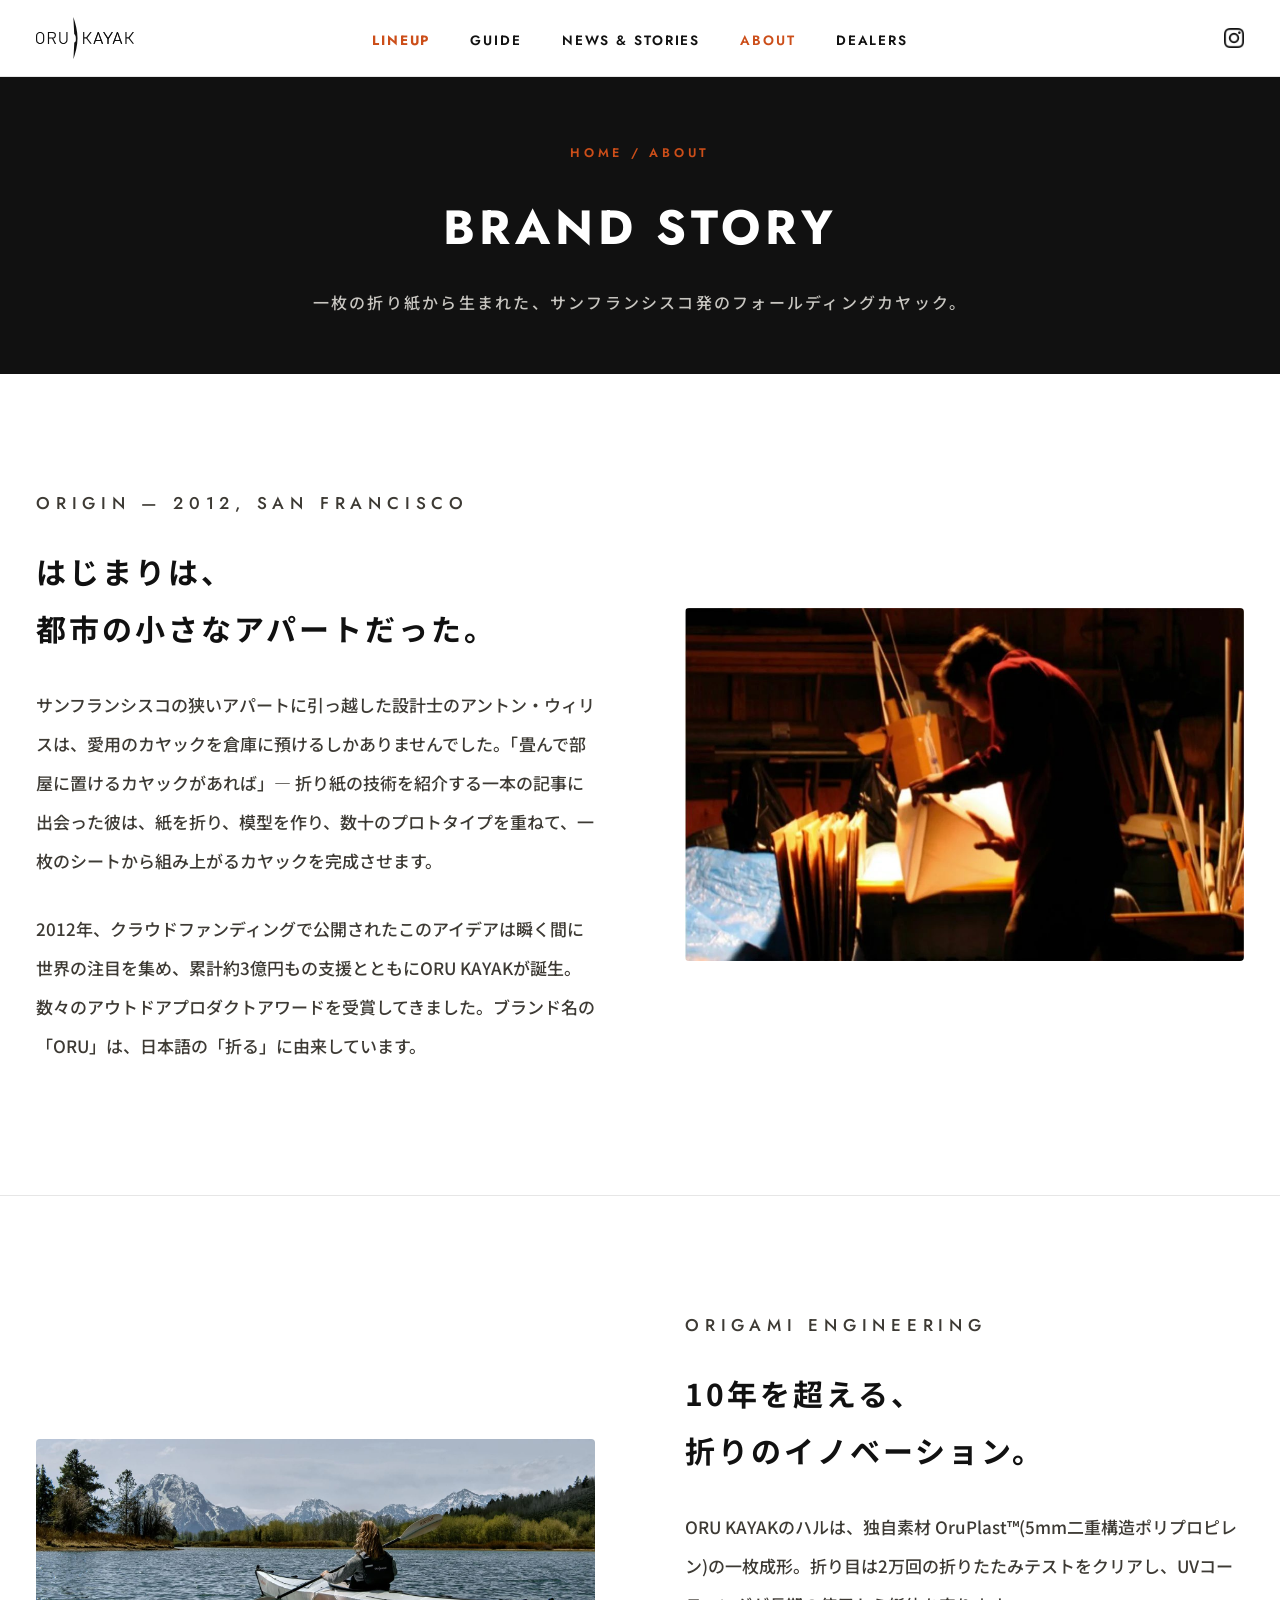
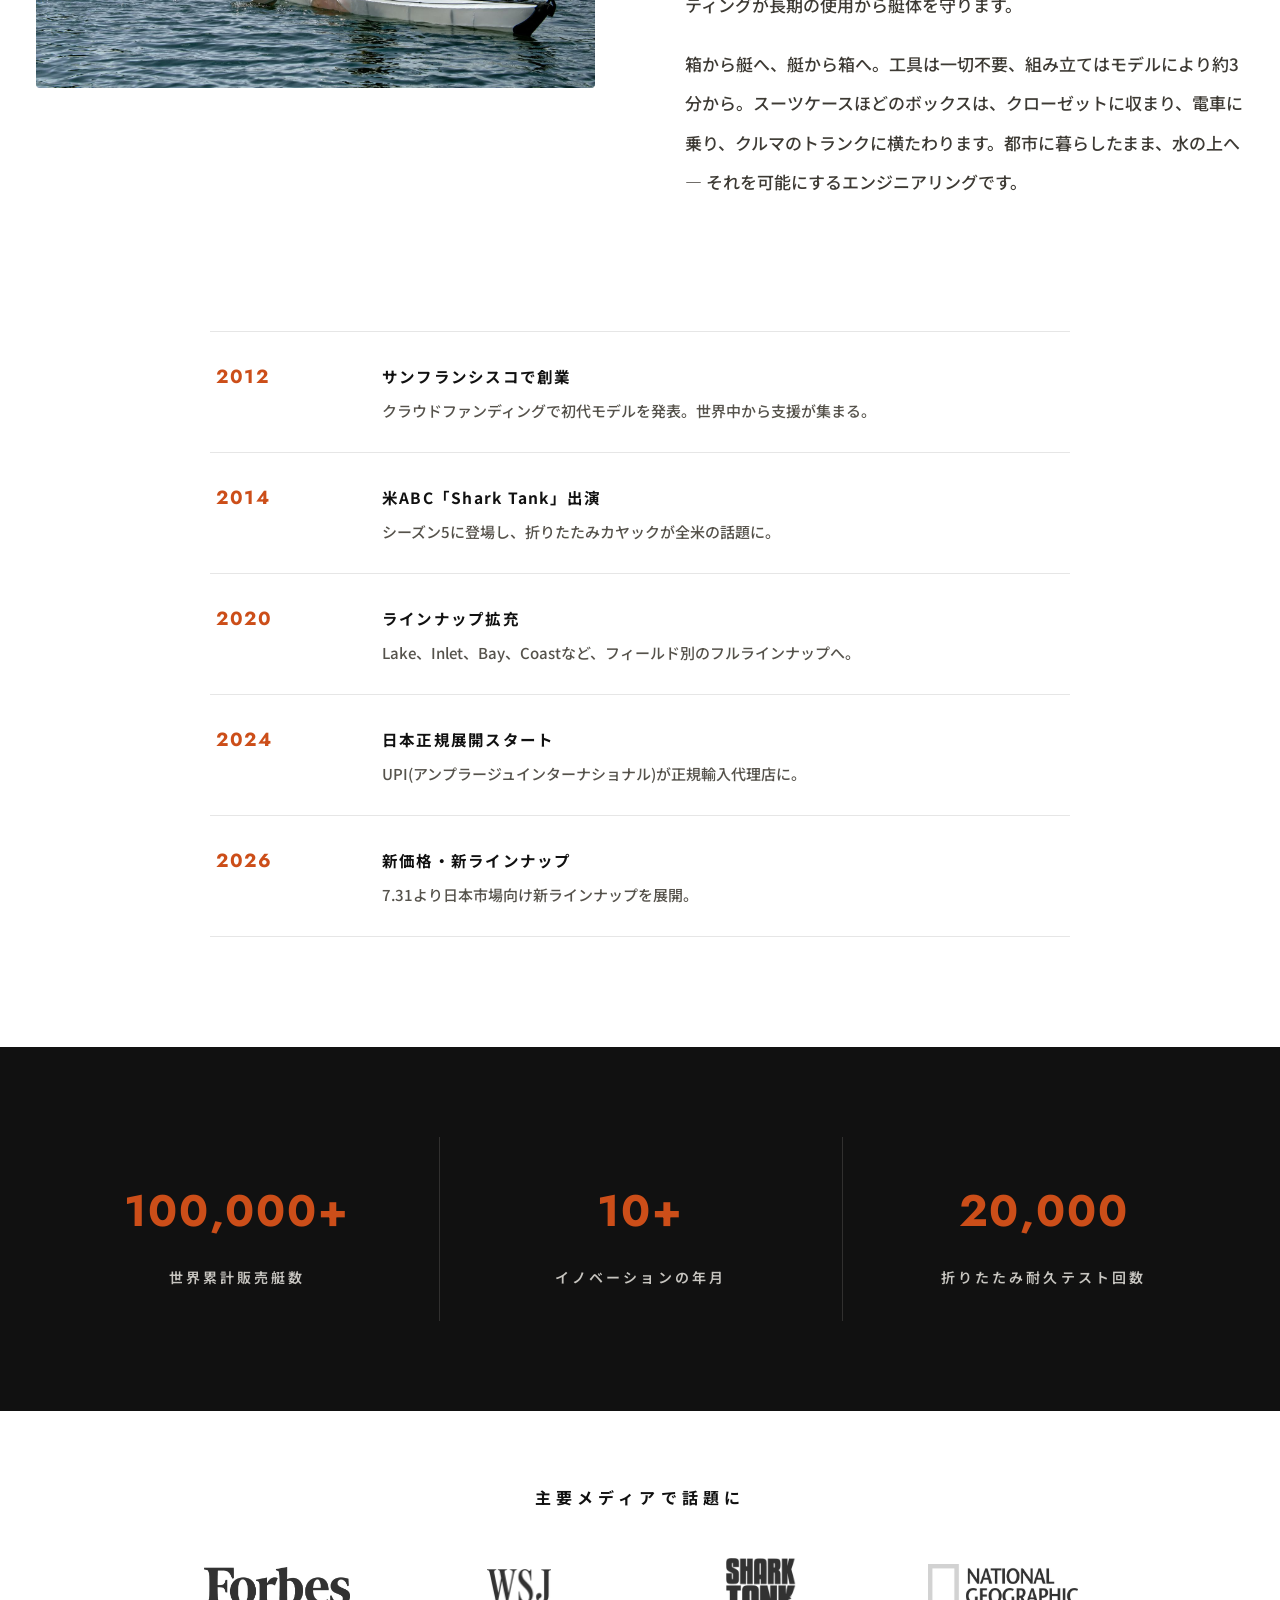
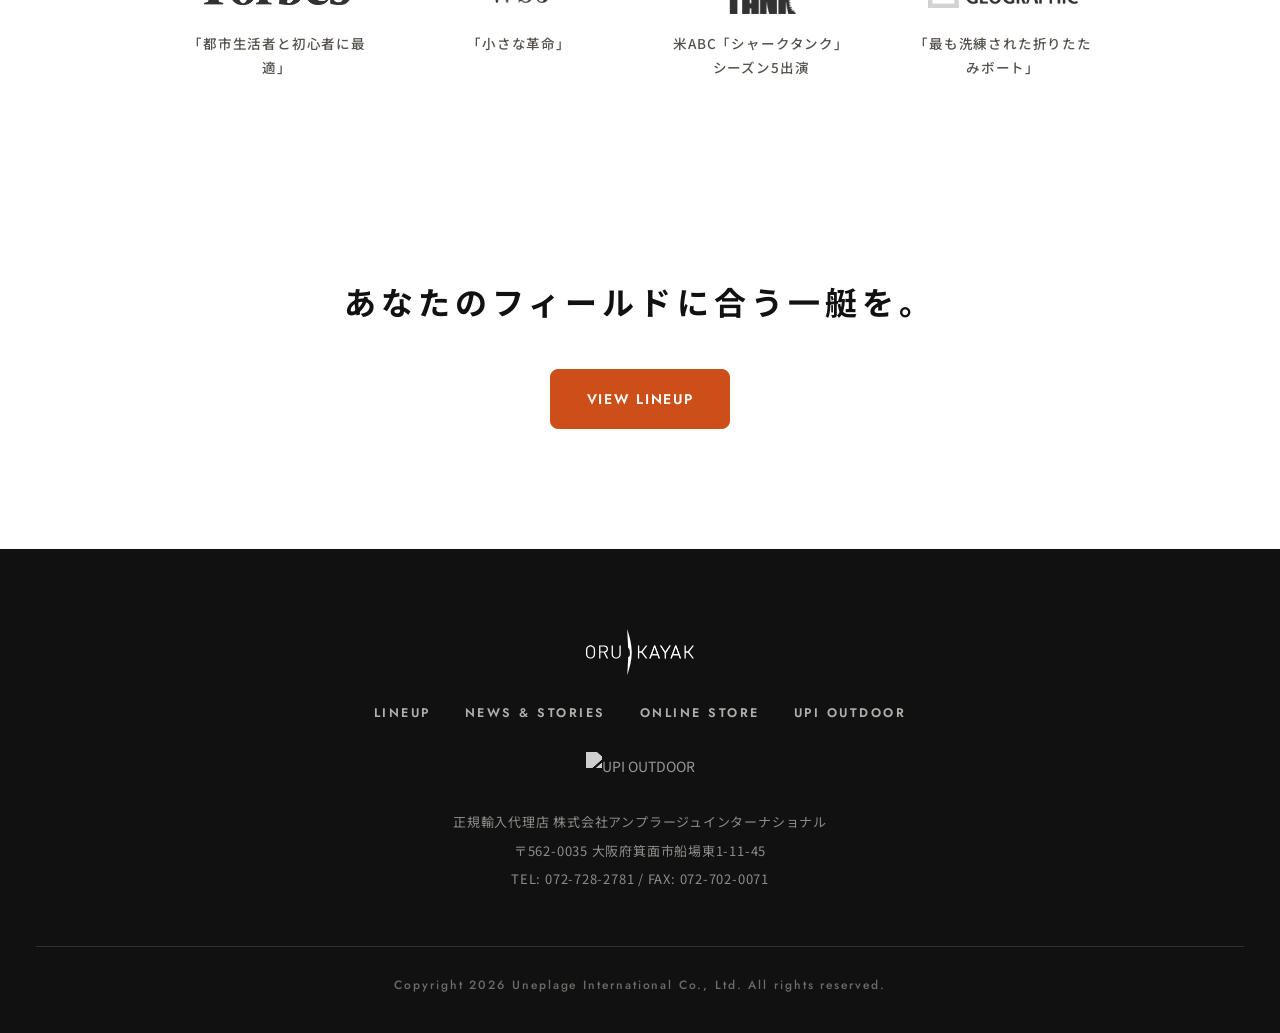
==== about.html @ 77b14c1d "Add files via upload" ====
<!DOCTYPE html>
<html lang="ja">
<head>
<!-- Google tag (gtag.js) -->
<script async src="https://www.googletagmanager.com/gtag/js?id=G-P184T0YTJC"></script>
<script>
  window.dataLayer = window.dataLayer || [];
  function gtag(){dataLayer.push(arguments);}
  gtag('js', new Date());
  gtag('config', 'G-P184T0YTJC');
</script>
<meta charset="UTF-8">
<meta name="viewport" content="width=device-width, initial-scale=1.0">
<title>BRAND STORY(ブランドストーリー) | ORU KAYAK JAPAN(オルカヤック)</title>
<meta name="description" content="ORU KAYAK(オルカヤック)のブランドストーリー。サンフランシスコの小さなアパートで生まれ、日本の折り紙から着想を得た折りたたみ式カヤック。クラウドファンディングで約3億円を集め、世界累計10万艇。OruPlast™による折りのイノベーションと日本展開までの歩み。">
<link rel="canonical" href="https://orukayak.jp/about">
<meta property="og:type" content="article">
<meta property="og:site_name" content="ORU KAYAK JAPAN">
<meta property="og:title" content="BRAND STORY | ORU KAYAK JAPAN(オルカヤック)">
<meta property="og:description" content="一枚の折り紙から生まれた、サンフランシスコ発のフォールディングカヤック。">
<meta property="og:url" content="https://orukayak.jp/about">
<meta property="og:image" content="https://cdn.shopify.com/s/files/1/0182/8165/files/Lakebasepdp_lifestyle.jpg">
<meta property="og:locale" content="ja_JP">
<meta name="twitter:card" content="summary_large_image">
<script type="application/ld+json">
{"@context":"https://schema.org","@graph":[
 {"@type":"AboutPage","@id":"https://orukayak.jp/about#page","url":"https://orukayak.jp/about","name":"ORU KAYAK ブランドストーリー","inLanguage":"ja","isPartOf":{"@id":"https://orukayak.jp/#website"},"about":{"@id":"https://orukayak.jp/#org"}},
 {"@type":"Organization","@id":"https://orukayak.jp/#org","name":"ORU KAYAK JAPAN","alternateName":"オルカヤック","url":"https://orukayak.jp/","foundingDate":"2012","foundingLocation":"San Francisco, CA","sameAs":["https://www.orukayak.com/","https://www.instagram.com/orukayakjp_distributor/"]},
 {"@type":"BreadcrumbList","itemListElement":[
  {"@type":"ListItem","position":1,"name":"Home","item":"https://orukayak.jp/"},
  {"@type":"ListItem","position":2,"name":"Brand Story","item":"https://orukayak.jp/about"}]}
]}
</script>
<link rel="preconnect" href="https://fonts.googleapis.com">
<link rel="preconnect" href="https://fonts.gstatic.com" crossorigin>
<link href="https://fonts.googleapis.com/css2?family=Jost:wght@400;500;600;700&family=Noto+Sans+JP:wght@400;500;700;900&display=swap" rel="stylesheet">
<style>
:root{
  --paper:#FFFFFF;--paper-deep:#F2F2F2;--white:#FFFFFF;--ink:#111111;
  --gray:#6F6B63;--hairline:#E6E6E6;--accent:#CC4E19;
  --en:'Futura','futura-pt','Jost',sans-serif;--jp:'Noto Sans JP',sans-serif;
}
*{margin:0;padding:0;box-sizing:border-box}
h1,h2,h3,h4{font-weight:inherit}
html{scroll-behavior:smooth;overflow-x:clip}
body{overflow-x:clip}
body{font-family:var(--jp);color:var(--ink);background:var(--paper);line-height:2;font-size:17px;font-weight:400;-webkit-font-smoothing:antialiased}
img{max-width:100%;display:block}
a{color:inherit;text-decoration:none}
.wrap{max-width:1280px;margin:0 auto;padding:0 36px}
.narrow{max-width:760px;margin:0 auto;padding:0 36px}
.lockup{display:inline-flex;align-items:center;gap:.42em;font-family:var(--en);font-weight:400;letter-spacing:.30em;text-transform:uppercase;line-height:1;color:var(--ink)}
.lockup .mark{height:1.42em;width:auto;display:block;transform:translateY(-.02em)}
.lockup .mark path{fill:currentColor}
.lockup span{padding-top:.08em}
.btn{display:inline-flex;align-items:center;justify-content:center;gap:12px;font-family:var(--en);font-size:14px;font-weight:600;letter-spacing:.12em;text-transform:uppercase;padding:15px 36px;border:1px solid var(--ink);border-radius:8px;transition:.3s;cursor:pointer;background:transparent;color:var(--ink)}
.btn:hover{background:var(--ink);color:var(--paper)}
.btn.solid{background:var(--accent);border-color:var(--accent);color:#fff}
.btn.solid:hover{background:var(--ink);border-color:var(--ink)}

header{position:sticky;top:0;z-index:100;transition:transform .35s ease;background:rgba(255,255,255,.94);backdrop-filter:blur(12px);border-bottom:1px solid var(--hairline)}
.nav{display:grid;grid-template-columns:1fr auto 1fr;align-items:center;height:76px}
.nav .logo{font-size:19px;justify-self:start}
.menu{display:flex;gap:40px;list-style:none;justify-self:center}
.menu a{font-family:var(--en);font-size:13.5px;font-weight:600;letter-spacing:.14em;text-transform:uppercase;position:relative;padding:8px 0}
.menu a.on{color:var(--accent)}
.menu a.nav-lineup{color:var(--accent);font-weight:700}
.m-menu a.nav-lineup{color:var(--accent)}

.menu a::after{content:"";position:absolute;left:0;bottom:2px;width:0;height:2px;background:var(--accent);transition:.3s}
.menu a:hover::after{width:100%}
.nav .right{justify-self:end;display:flex;align-items:center;gap:22px}
.store-link{font-family:var(--en);font-size:13px;font-weight:600;letter-spacing:.14em;text-transform:uppercase;background:var(--accent);color:#fff;border:1px solid var(--accent);border-radius:8px;padding:11px 22px;transition:.3s}
.store-link:hover{background:var(--ink);border-color:var(--ink)}
.head-ig{display:flex;align-items:center;transition:.3s}
.head-ig img{width:20px;height:20px;display:block}
.head-ig:hover{opacity:.55}
.burger{display:none;background:none;border:none;cursor:pointer;width:34px;height:34px;position:relative}
.burger span{position:absolute;left:5px;right:5px;height:1px;background:var(--ink);transition:.3s}
.burger span:nth-child(1){top:11px}.burger span:nth-child(2){top:17px}.burger span:nth-child(3){top:23px}
.m-menu{position:fixed;inset:0;background:var(--paper);color:var(--ink);z-index:200;display:flex;flex-direction:column;justify-content:center;padding:44px;transform:translateX(102%);visibility:hidden;transition:transform .45s cubic-bezier(.22,1,.36,1),visibility 0s .45s;gap:4px}
.m-menu.open{transform:none;visibility:visible;transition:transform .45s cubic-bezier(.22,1,.36,1)}
.m-menu a{font-family:var(--en);font-weight:600;font-size:20px;letter-spacing:.2em;text-transform:uppercase;padding:16px 0;border-bottom:1px solid var(--hairline)}
.m-menu a small{display:block;font-family:var(--jp);font-size:11.5px;color:var(--gray);letter-spacing:.24em}
.m-close{position:absolute;top:26px;right:26px;background:none;border:none;color:var(--ink);font-size:30px;cursor:pointer;font-weight:200}

header.hid{transform:translateY(-100%)}

/* page hero */
.p-hero{background:var(--ink);color:var(--paper);padding:64px 0 56px;text-align:center}
.p-hero .crumb{font-family:var(--en);font-weight:600;font-size:12.5px;letter-spacing:.3em;text-transform:uppercase;color:var(--accent);margin-bottom:14px}
.p-hero h1{font-family:var(--en);font-weight:700;font-size:clamp(30px,4.2vw,48px);letter-spacing:.1em;text-transform:uppercase;margin-bottom:10px}
.p-hero p{font-size:16px;font-weight:500;color:rgba(245,242,236,.8);letter-spacing:.14em}

/* story blocks */
.story-sec{padding:110px 0}
.story-sec.alt{background:var(--white);border-top:1px solid var(--hairline)}
.tag-en{font-family:var(--en);font-weight:600;font-size:12.5px;letter-spacing:.34em;text-transform:uppercase;color:var(--accent);margin-bottom:22px}
.story-sec h2{font-size:clamp(21px,2.8vw,30px);font-weight:700;line-height:1.9;letter-spacing:.1em;margin-bottom:28px}
.story-sec p{font-size:17px;font-weight:500;line-height:2.3;color:#3d3a34;margin-bottom:20px}
.two-col{display:grid;grid-template-columns:1fr 1fr;gap:90px;align-items:center}
.origin-grid{grid-template-areas:"a b" "c b";grid-template-columns:1fr 1fr;gap:8px 90px;align-items:start}
.og-a{grid-area:a}.og-b{grid-area:b;align-self:center}.og-c{grid-area:c}
.two-col .ph{overflow:hidden;border-radius:4px}
.two-col .ph img{width:100%;height:100%;object-fit:cover}

/* numbers */
.numbers{background:var(--ink);color:var(--paper);padding:90px 0}
.numbers .row{display:grid;grid-template-columns:repeat(3,1fr);gap:1px}
.numbers .cell{text-align:center;padding:30px 20px;border-left:1px solid rgba(245,242,236,.14)}
.numbers .cell:first-child{border-left:none}
.numbers .big{font-family:var(--en);font-weight:700;font-size:44px;letter-spacing:.04em;color:var(--accent)}
.numbers .cap{font-size:14px;font-weight:600;letter-spacing:.22em;color:rgba(245,242,236,.8);margin-top:8px}

/* press */
.press{padding:70px 0}
.press .inner{display:flex;flex-direction:column;align-items:center;gap:40px}
.press .lbl{font-family:var(--jp);font-weight:700;font-size:16px;letter-spacing:.32em;color:var(--ink)}
.press .logos{display:flex;gap:52px;flex-wrap:wrap;align-items:flex-start;justify-content:center}
.press .pi{display:flex;flex-direction:column;align-items:center;gap:12px;width:190px;text-align:center}
.press .pl{white-space:nowrap;display:flex;align-items:center;justify-content:center;min-height:66px;filter:grayscale(1);opacity:.8;transition:.3s}
.press .pi:hover .pl{filter:none;opacity:1}
.press .cap{font-size:13.5px;font-weight:500;color:#55524B;letter-spacing:.06em;line-height:1.8}
.press .pl img{display:block;width:auto;object-fit:contain}
.pl.forbes img{height:38px}
.pl.wsj img{height:34px}
.pl.shark img{height:56px}
.pl.natgeo img{height:44px}
@media(max-width:760px){.press .logos{gap:28px}.press .pi{width:150px}}

/* timeline */
.timeline{padding:0 0 110px;background:var(--white)}
.tl{border-top:1px solid var(--hairline);max-width:860px;margin:0 auto}
.tl-row{display:grid;grid-template-columns:130px 1fr;gap:36px;padding:26px 6px;border-bottom:1px solid var(--hairline);align-items:baseline}
.tl-row .yr{font-family:var(--en);font-weight:700;font-size:19px;letter-spacing:.08em;color:var(--accent)}
.tl-row h4{font-size:15.5px;font-weight:700;letter-spacing:.08em;margin-bottom:4px}
.tl-row p{font-size:15px;font-weight:500;color:#55524B}

/* cta */
.cta-sec{padding:120px 0;text-align:center}
.cta-sec h2{font-size:clamp(22px,3vw,32px);font-weight:700;letter-spacing:.16em;margin-bottom:36px}
.cta-row{display:flex;gap:18px;justify-content:center;flex-wrap:wrap}

footer{background:var(--ink);color:rgba(245,242,236,.7);padding:80px 0 36px;font-size:14px;text-align:center}
.f-inner{display:flex;flex-direction:column;align-items:center;gap:26px}
footer .lockup{color:var(--paper);font-size:19px}
.f-links{display:flex;gap:34px;flex-wrap:wrap;justify-content:center}
.f-links a{font-family:var(--en);font-weight:600;font-size:12.5px;letter-spacing:.2em;text-transform:uppercase;transition:.25s}
.f-links a:hover{color:var(--accent)}
.f-company{font-size:13px;line-height:2.2;color:rgba(245,242,236,.55);letter-spacing:.06em}
.f-upi img{height:30px;filter:brightness(0) invert(1);opacity:.8;transition:.3s}
.f-upi:hover img{opacity:1}
.f-bottom{width:100%;border-top:1px solid rgba(245,242,236,.14);margin-top:26px;padding-top:26px;display:flex;justify-content:center;align-items:center}
.f-bottom .cr{font-family:var(--en);font-weight:500;font-size:12px;letter-spacing:.16em;color:rgba(245,242,236,.4)}
.mock-note{font-family:var(--en);font-size:11px;font-weight:500;color:rgba(245,242,236,.28);letter-spacing:.2em}

.rv{opacity:0;transform:translateY(26px);transition:opacity .9s ease,transform .9s ease}
.rv.on{opacity:1;transform:none}

@media(max-width:1024px){
  .two-col{grid-template-columns:1fr;gap:48px}
  .burger{display:block}
  .origin-grid{grid-template-areas:"a" "b" "c";grid-template-columns:1fr;gap:28px}
  .menu{display:none}
}
@media(max-width:760px){
  .wrap,.narrow{padding:0 22px}
  .nav{grid-template-columns:auto 1fr auto}
  .nav .logo img{height:30px!important}
  .store-link{display:none}
  .p-hero{padding:54px 0 44px}
  .press .logos{gap:22px 28px}
  .press .pi{width:41%;min-width:132px}
  .pl.forbes img{height:30px}.pl.wsj img{height:27px}.pl.shark img{height:44px}.pl.natgeo img{height:34px}
  .story-sec{padding:72px 0}
  .numbers .big{font-size:32px}
  .cta-sec{padding:80px 0}
  .cta-row .btn{width:100%;max-width:340px}
  .numbers .row{grid-template-columns:1fr}
  .numbers .cell{border-left:none;border-top:1px solid rgba(245,242,236,.14)}
  .numbers .cell:first-child{border-top:none}
  .tl-row{grid-template-columns:70px 1fr;gap:18px}
}

/* v39: legibility pass */
</style>
</head>
<body>

<header>
  <div class="wrap nav">
    <a class="logo" href="/" aria-label="ORU KAYAK JAPAN" style="display:inline-flex;align-items:center;gap:12px">
      <img src="[data-uri]" alt="ORU KAYAK" style="height:42px;width:auto;display:block">
    </a>
    <ul class="menu" aria-label="メインナビゲーション">
      <li><a class="nav-lineup" href="/kayaks">Lineup</a></li>
      <li><a href="/#guide">Guide</a></li>
      <li><a href="/#news">News &amp; Stories</a></li>
      <li><a href="/about" class="on">About</a></li>
      <li><a href="https://upioutdoor.com/store/store-by-brand/oru-kayak/">Dealers</a></li>
    </ul>
    <div class="right">
      <a class="head-ig" href="https://www.instagram.com/orukayakjp_distributor/" rel="noopener" aria-label="Instagram @orukayakjp_distributor"><img src="[data-uri]" alt="Instagram"></a>
      <button class="burger" aria-label="menu" onclick="document.querySelector('.m-menu').classList.add('open')"><span></span><span></span><span></span></button>
    </div>
  </div>
</header>

<nav class="m-menu">
  <button class="m-close" onclick="closeMenu()">&times;</button>
  <a class="nav-lineup" href="/kayaks">Lineup<small>ラインナップ</small></a>
  <a href="/#guide" onclick="closeMenu()">Guide<small>選び方</small></a>
  <a href="/#news" onclick="closeMenu()">News &amp; Stories<small>最新情報と読み物</small></a>
  <a href="/about" onclick="closeMenu()">About<small>ブランド</small></a>
  <a href="https://upioutdoor.com/store/store-by-brand/oru-kayak/">Dealers<small>取扱店</small></a>
  <a href="https://store.upioutdoor.com/collections/oru-kayak">Online Store<small>オンラインストア</small></a>
</nav>


<main>
<section class="p-hero">
  <div class="wrap">
    <p class="crumb">Home / About</p>
    <h1>Brand Story</h1>
    <p>一枚の折り紙から生まれた、サンフランシスコ発のフォールディングカヤック。</p>
  </div>
</section>

<section class="story-sec">
  <div class="wrap two-col origin-grid">
    <div class="og-a">
      <p class="tag-en rv">Origin — 2012, San Francisco</p>
      <h2 class="rv">はじまりは、<br>都市の小さなアパートだった。</h2>
      <p class="rv">サンフランシスコの狭いアパートに引っ越した設計士のアントン・ウィリスは、愛用のカヤックを倉庫に預けるしかありませんでした。「畳んで部屋に置けるカヤックがあれば」— 折り紙の技術を紹介する一本の記事に出会った彼は、紙を折り、模型を作り、数十のプロトタイプを重ねて、一枚のシートから組み上がるカヤックを完成させます。</p>
    </div>
    <div class="ph rv og-b"><img src="[data-uri]" alt="ガレージでプロトタイプを折る創業者" loading="lazy"></div>
    <div class="og-c"><p class="rv">2012年、クラウドファンディングで公開されたこのアイデアは瞬く間に世界の注目を集め、累計約3億円もの支援とともにORU KAYAKが誕生。数々のアウトドアプロダクトアワードを受賞してきました。ブランド名の「ORU」は、日本語の「折る」に由来しています。</p></div>
  </div>
</section>

<section class="story-sec alt">
  <div class="wrap two-col">
    <div class="ph rv"><img src="[data-uri]" alt="折りたたみ構造" loading="lazy"></div>
    <div>
      <p class="tag-en rv">Origami Engineering</p>
      <h2 class="rv">10年を超える、<br>折りのイノベーション。</h2>
      <p class="rv">ORU KAYAKのハルは、独自素材 OruPlast&trade;(5mm二重構造ポリプロピレン)の一枚成形。折り目は2万回の折りたたみテストをクリアし、UVコーティングが長期の使用から艇体を守ります。</p>
      <p class="rv">箱から艇へ、艇から箱へ。工具は一切不要、組み立てはモデルにより約3分から。スーツケースほどのボックスは、クローゼットに収まり、電車に乗り、クルマのトランクに横たわります。都市に暮らしたまま、水の上へ — それを可能にするエンジニアリングです。</p>
    </div>
  </div>
</section>

<section class="timeline">
  <div class="wrap">
    <div class="tl">
      <div class="tl-row rv"><span class="yr">2012</span><div><h4>サンフランシスコで創業</h4><p>クラウドファンディングで初代モデルを発表。世界中から支援が集まる。</p></div></div>
      <div class="tl-row rv"><span class="yr">2014</span><div><h4>米ABC「Shark Tank」出演</h4><p>シーズン5に登場し、折りたたみカヤックが全米の話題に。</p></div></div>
      <div class="tl-row rv"><span class="yr">2020</span><div><h4>ラインナップ拡充</h4><p>Lake、Inlet、Bay、Coastなど、フィールド別のフルラインナップへ。</p></div></div>
      <div class="tl-row rv"><span class="yr">2024</span><div><h4>日本正規展開スタート</h4><p>UPI(アンプラージュインターナショナル)が正規輸入代理店に。</p></div></div>
      <div class="tl-row rv"><span class="yr">2026</span><div><h4>新価格・新ラインナップ</h4><p>7.31より日本市場向け新ラインナップを展開。</p></div></div>
    </div>
  </div>
</section>

<section class="numbers">
  <div class="wrap">
    <div class="row">
      <div class="cell rv"><div class="big">100,000+</div><div class="cap">世界累計販売艇数</div></div>
      <div class="cell rv"><div class="big">10+</div><div class="cap">イノベーションの年月</div></div>
      <div class="cell rv"><div class="big">20,000</div><div class="cap">折りたたみ耐久テスト回数</div></div>
    </div>
  </div>
</section>

<section class="press">
  <div class="wrap inner">
    <span class="lbl">主要メディアで話題に</span>
    <div class="logos">
      <div class="pi rv"><span class="pl forbes"><img src="[data-uri]" alt="Forbes"></span><span class="cap">「都市生活者と初心者に最適」</span></div>
      <div class="pi rv"><span class="pl wsj"><img src="[data-uri]" alt="The Wall Street Journal"></span><span class="cap">「小さな革命」</span></div>
      <div class="pi rv"><span class="pl shark"><img src="[data-uri]" alt="Shark Tank"></span><span class="cap">米ABC「シャークタンク」シーズン5出演</span></div>
      <div class="pi rv"><span class="pl natgeo"><img src="[data-uri]" alt="National Geographic"></span><span class="cap">「最も洗練された折りたたみボート」</span></div>
    </div>
  </div>
</section>


<section class="cta-sec">
  <div class="wrap">
    <h2 class="rv">あなたのフィールドに合う一艇を。</h2>
    <div class="cta-row rv">
      <a class="btn solid" href="/kayaks">View Lineup</a>
    </div>
  </div>
</section>

</main>

<footer>
  <div class="wrap f-inner">
    <a href="/"><img src="[data-uri]" alt="ORU KAYAK" style="height:46px;width:auto;display:block"></a>
    <div class="f-links">
      <a href="/kayaks">Lineup</a>
      <a href="/#news">News &amp; Stories</a>
      <a href="https://store.upioutdoor.com/collections/oru-kayak">Online Store</a>
      <a href="https://upioutdoor.com/">UPI Outdoor</a>
    </div>
    <a class="f-upi" href="https://upioutdoor.com/" aria-label="UPI OUTDOOR"><img src="https://upioutdoor.com/wp-content/themes/upioutdoor-v1/assets/images/logo_upi.svg" alt="UPI OUTDOOR"></a>
    <p class="f-company">正規輸入代理店 株式会社アンプラージュインターナショナル<br>〒562-0035 大阪府箕面市船場東1-11-45<br>TEL: 072-728-2781 / FAX: 072-702-0071</p>
    <div class="f-bottom">
      <span class="cr">Copyright 2026 Uneplage International Co., Ltd. All rights reserved.</span>
    </div>
  </div>
</footer>

<script>
function closeMenu(){document.querySelector('.m-menu').classList.remove('open')}
/* ===== header auto-hide ===== */
(function(){
  const hdr=document.querySelector('header');let lastY=window.scrollY||0;
  addEventListener('scroll',()=>{
    const y=window.scrollY;
    if(y>140&&y>lastY+4){hdr.classList.add('hid');document.querySelector('.m-menu.open')||0}
    else if(y<lastY-4||y<140){hdr.classList.remove('hid')}
    lastY=y;
  },{passive:true});
})();
const io=new IntersectionObserver(es=>{es.forEach(e=>{if(e.isIntersecting){e.target.classList.add('on');io.unobserve(e.target)}})},{threshold:.12});
document.querySelectorAll('.rv').forEach(el=>io.observe(el));
</script>
</body>
</html>
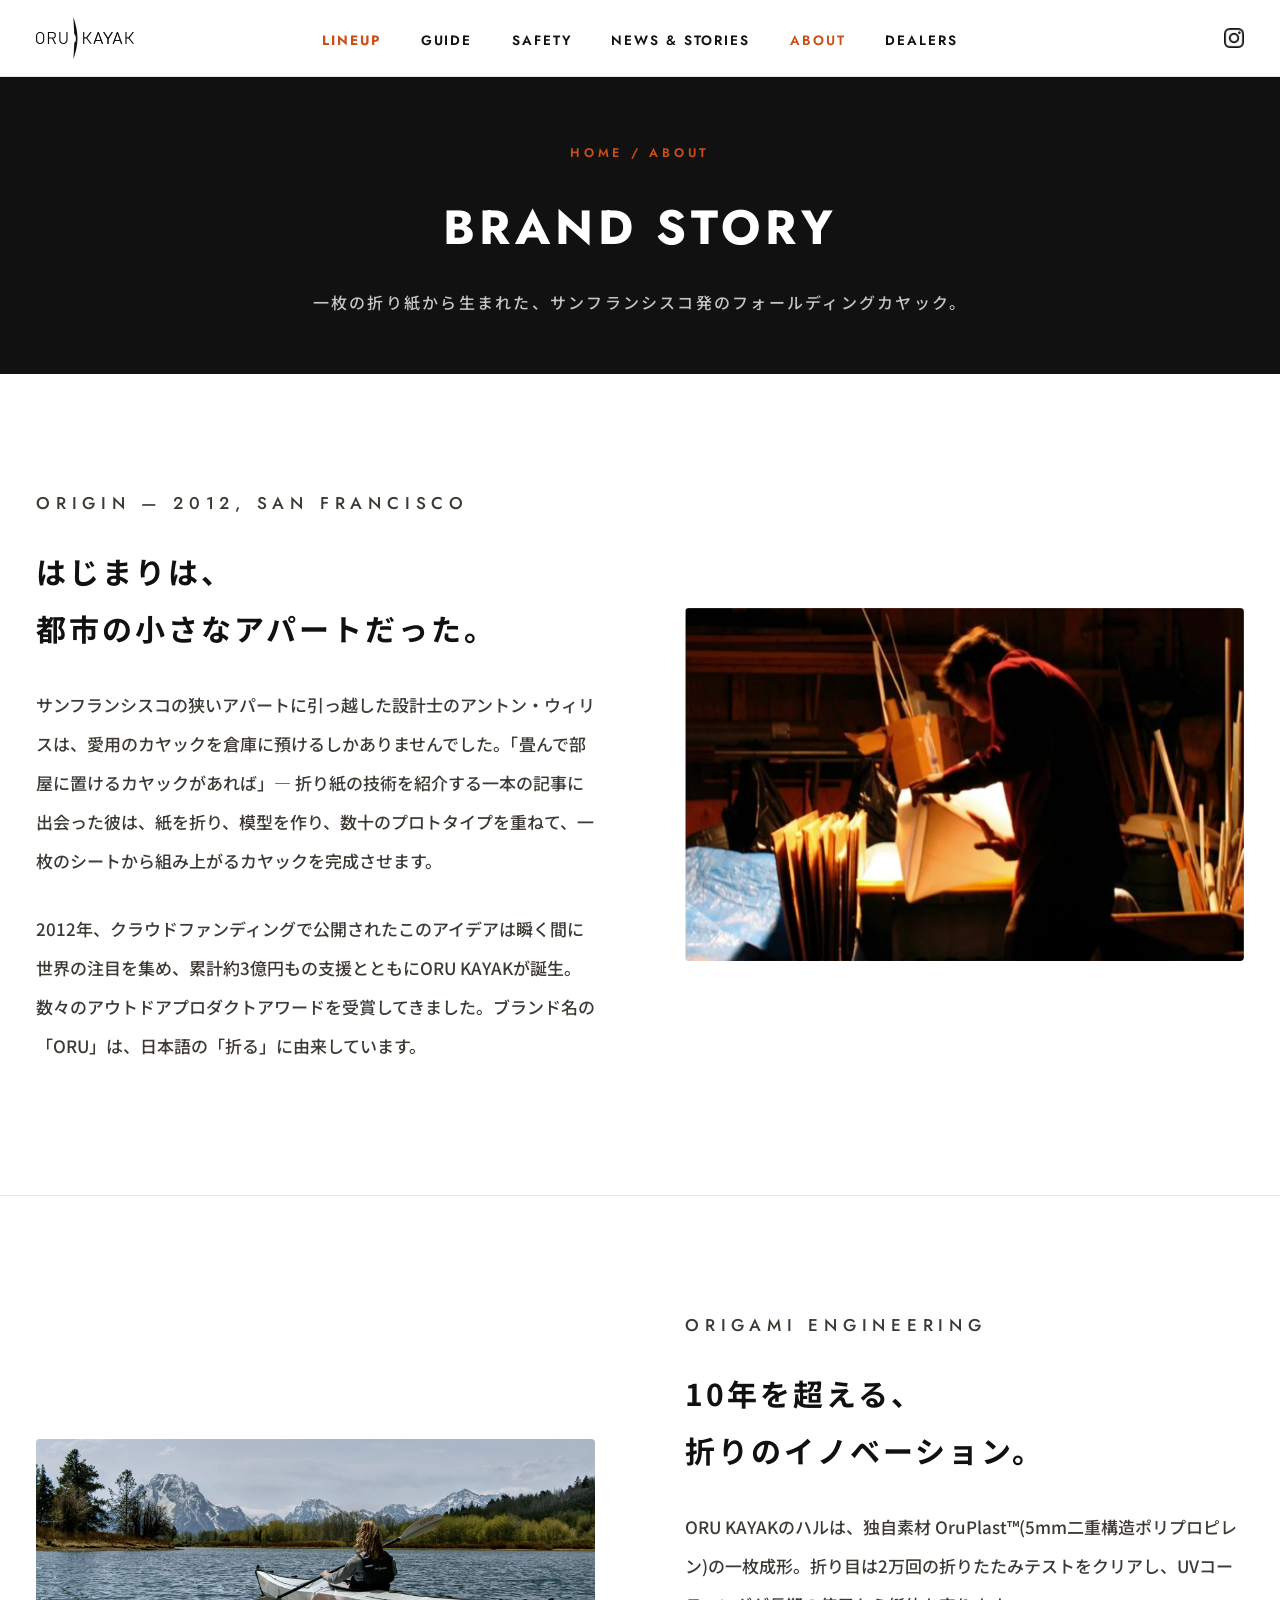
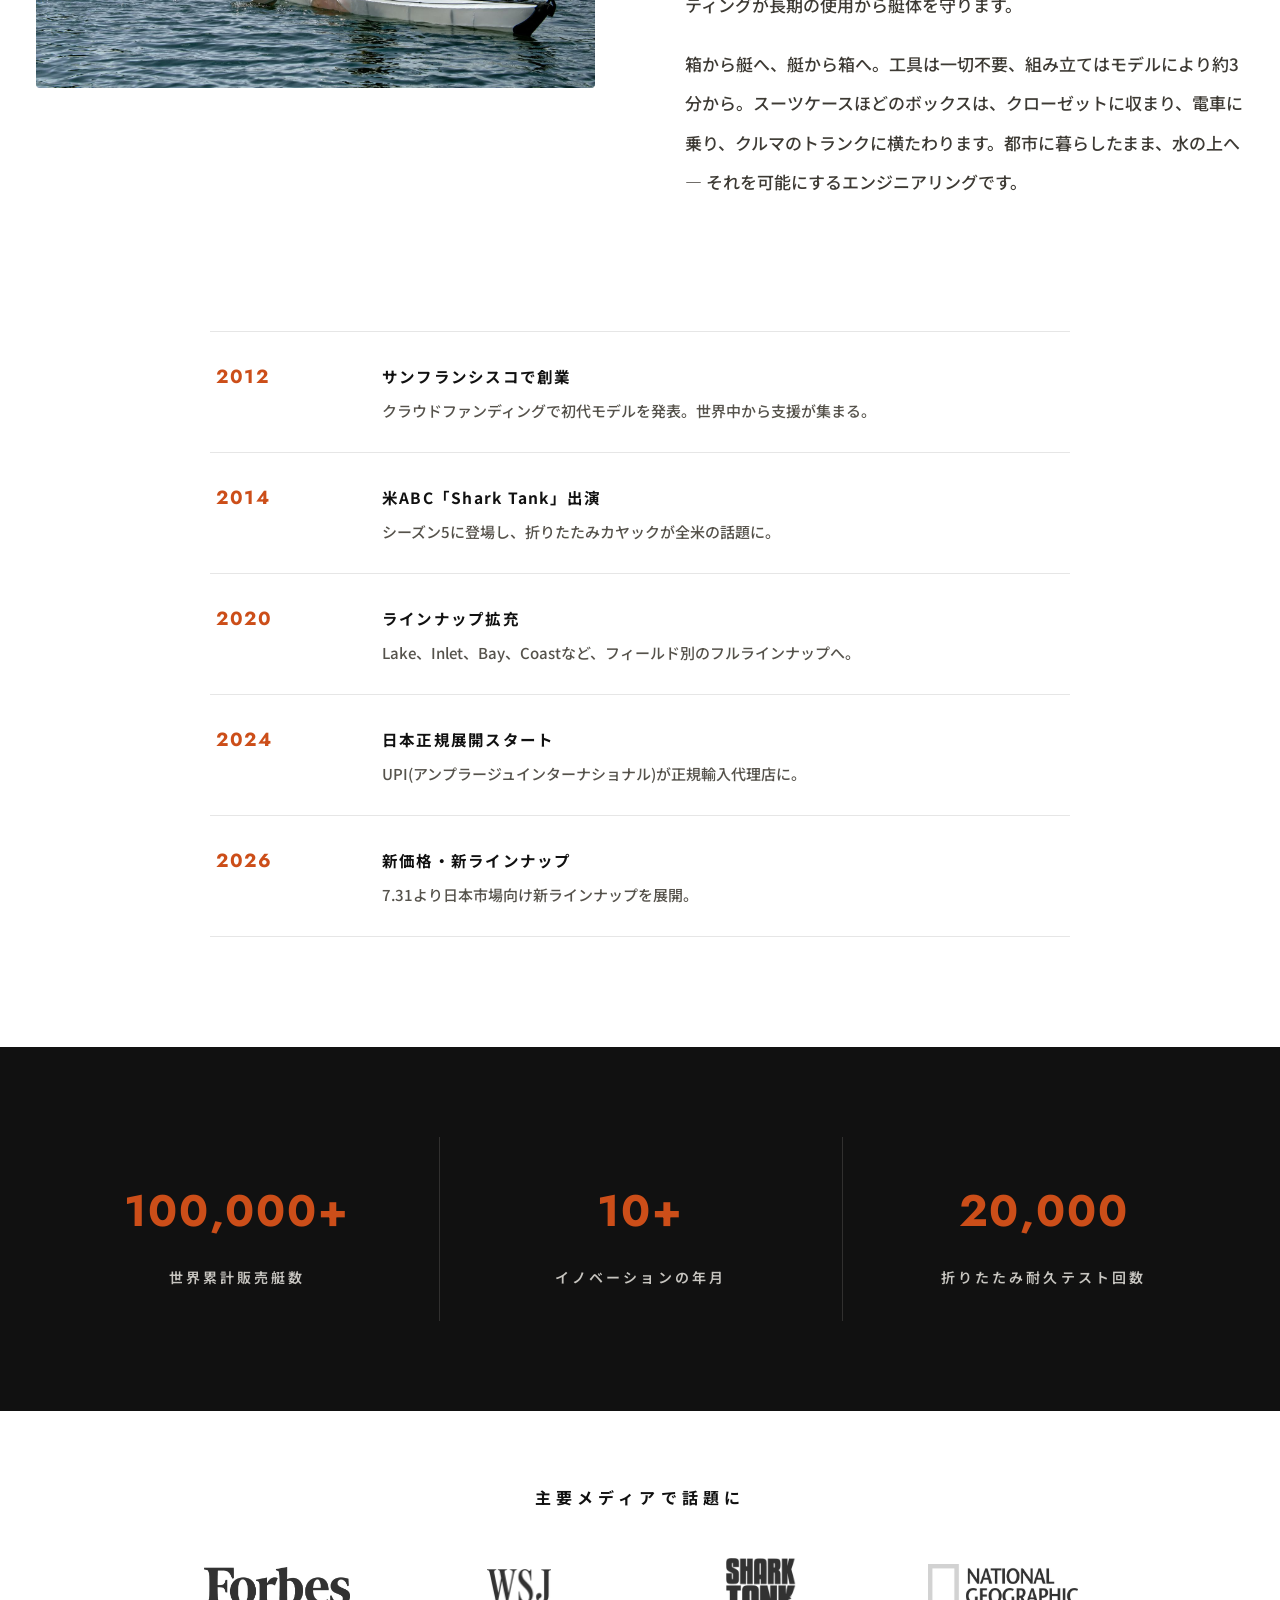
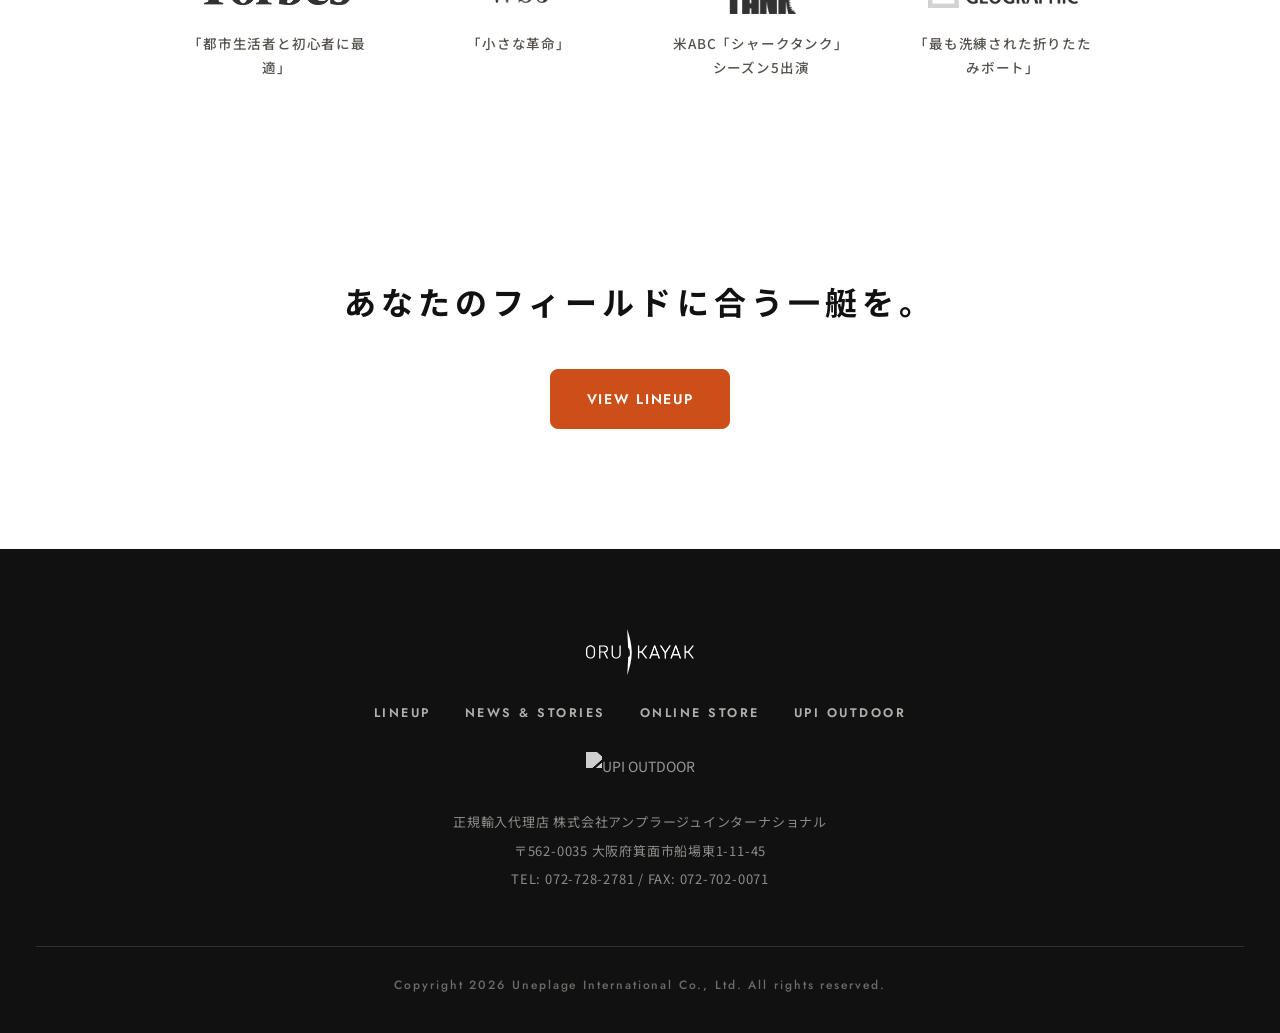
==== commit f6c1b319: "Add files via upload" ====
--- a/about.html
+++ b/about.html
@@ -12,6 +12,11 @@
 <meta charset="UTF-8">
 <meta name="viewport" content="width=device-width, initial-scale=1.0">
 <title>BRAND STORY(ブランドストーリー) | ORU KAYAK JAPAN(オルカヤック)</title>
+<link rel="icon" type="image/svg+xml" href="/favicon.svg">
+<link rel="icon" type="image/png" sizes="32x32" href="/favicon-32x32.png">
+<link rel="icon" type="image/png" sizes="16x16" href="/favicon-16x16.png">
+<link rel="icon" href="/favicon.ico" sizes="any">
+<link rel="apple-touch-icon" href="/apple-touch-icon.png">
 <meta name="description" content="ORU KAYAK(オルカヤック)のブランドストーリー。サンフランシスコの小さなアパートで生まれ、日本の折り紙から着想を得た折りたたみ式カヤック。クラウドファンディングで約3億円を集め、世界累計10万艇。OruPlast™による折りのイノベーションと日本展開までの歩み。">
 <link rel="canonical" href="https://orukayak.jp/about">
 <meta property="og:type" content="article">
@@ -69,6 +74,8 @@
 
 .menu a::after{content:"";position:absolute;left:0;bottom:2px;width:0;height:2px;background:var(--accent);transition:.3s}
 .menu a:hover::after{width:100%}
+.menu a .jp{position:absolute;left:50%;top:100%;margin-top:9px;transform:translateX(-50%) translateY(3px);white-space:nowrap;font-family:var(--jp);font-size:11.5px;font-weight:600;letter-spacing:.06em;text-transform:none;color:var(--ink);background:rgba(255,255,255,.97);padding:4px 10px;border-radius:7px;box-shadow:0 4px 14px rgba(0,0,0,.1);opacity:0;transition:opacity .22s ease,transform .22s ease;pointer-events:none;z-index:6}
+.menu a:hover .jp{opacity:1;transform:translateX(-50%) translateY(0)}
 .nav .right{justify-self:end;display:flex;align-items:center;gap:22px}
 .store-link{font-family:var(--en);font-size:13px;font-weight:600;letter-spacing:.14em;text-transform:uppercase;background:var(--accent);color:#fff;border:1px solid var(--accent);border-radius:8px;padding:11px 22px;transition:.3s}
 .store-link:hover{background:var(--ink);border-color:var(--ink)}
@@ -193,11 +200,12 @@
       <img src="[data-uri]" alt="ORU KAYAK" style="height:42px;width:auto;display:block">
     </a>
     <ul class="menu" aria-label="メインナビゲーション">
-      <li><a class="nav-lineup" href="/kayaks">Lineup</a></li>
-      <li><a href="/#guide">Guide</a></li>
-      <li><a href="/#news">News &amp; Stories</a></li>
-      <li><a href="/about" class="on">About</a></li>
-      <li><a href="https://upioutdoor.com/store/store-by-brand/oru-kayak/">Dealers</a></li>
+      <li><a class="nav-lineup" href="/kayaks">Lineup<span class="jp">ラインナップ</span></a></li>
+      <li><a href="/#guide">Guide<span class="jp">初めての方へ</span></a></li>
+      <li><a href="/safety">Safety<span class="jp">安全に楽しむために</span></a></li>
+      <li><a href="/#news">News &amp; Stories<span class="jp">最新情報＆ストーリー</span></a></li>
+      <li><a href="/about" class="on">About<span class="jp">ブランドについて</span></a></li>
+      <li><a href="https://upioutdoor.com/store/store-by-brand/oru-kayak/">Dealers<span class="jp">取扱店</span></a></li>
     </ul>
     <div class="right">
       <a class="head-ig" href="https://www.instagram.com/orukayakjp_distributor/" rel="noopener" aria-label="Instagram @orukayakjp_distributor"><img src="[data-uri]" alt="Instagram"></a>
@@ -209,11 +217,12 @@
 <nav class="m-menu">
   <button class="m-close" onclick="closeMenu()">&times;</button>
   <a class="nav-lineup" href="/kayaks">Lineup<small>ラインナップ</small></a>
-  <a href="/#guide" onclick="closeMenu()">Guide<small>選び方</small></a>
-  <a href="/#news" onclick="closeMenu()">News &amp; Stories<small>最新情報と読み物</small></a>
-  <a href="/about" onclick="closeMenu()">About<small>ブランド</small></a>
+  <a href="/#guide" onclick="closeMenu()">Guide<small>初めての方へ</small></a>
+  <a href="/safety" onclick="closeMenu()">Safety<small>安全に楽しむために</small></a>
+  <a href="/#news" onclick="closeMenu()">News &amp; Stories<small>最新情報＆ストーリー</small></a>
+  <a href="/about" onclick="closeMenu()">About<small>ブランドについて</small></a>
   <a href="https://upioutdoor.com/store/store-by-brand/oru-kayak/">Dealers<small>取扱店</small></a>
-  <a href="https://store.upioutdoor.com/collections/oru-kayak">Online Store<small>オンラインストア</small></a>
+  <a href="https://store.upioutdoor.com/pages/oru_kayak_brand">Online Store<small>オンラインストア</small></a>
 </nav>
 
 
@@ -328,5 +337,18 @@
 const io=new IntersectionObserver(es=>{es.forEach(e=>{if(e.isIntersecting){e.target.classList.add('on');io.unobserve(e.target)}})},{threshold:.12});
 document.querySelectorAll('.rv').forEach(el=>io.observe(el));
 </script>
+<script>
+/* orukayak.jp → UPIオンラインストア 流入計測: ストア宛リンクにUTMを自動付与(Shopify分析で参照元を識別) */
+(function(){
+  var P='utm_source=orukayak.jp&utm_medium=referral&utm_campaign=orukayak_official';
+  function dec(){
+    document.querySelectorAll('a[href*="store.upioutdoor.com"]').forEach(function(a){
+      var h=a.getAttribute('href'); if(!h||/[?&]utm_source=/.test(h)) return;
+      a.setAttribute('href', h + (h.indexOf('?')>-1?'&':'?') + P);
+    });
+  }
+  if(document.readyState!=='loading') dec(); else document.addEventListener('DOMContentLoaded', dec);
+})();
+</script>
 </body>
 </html>
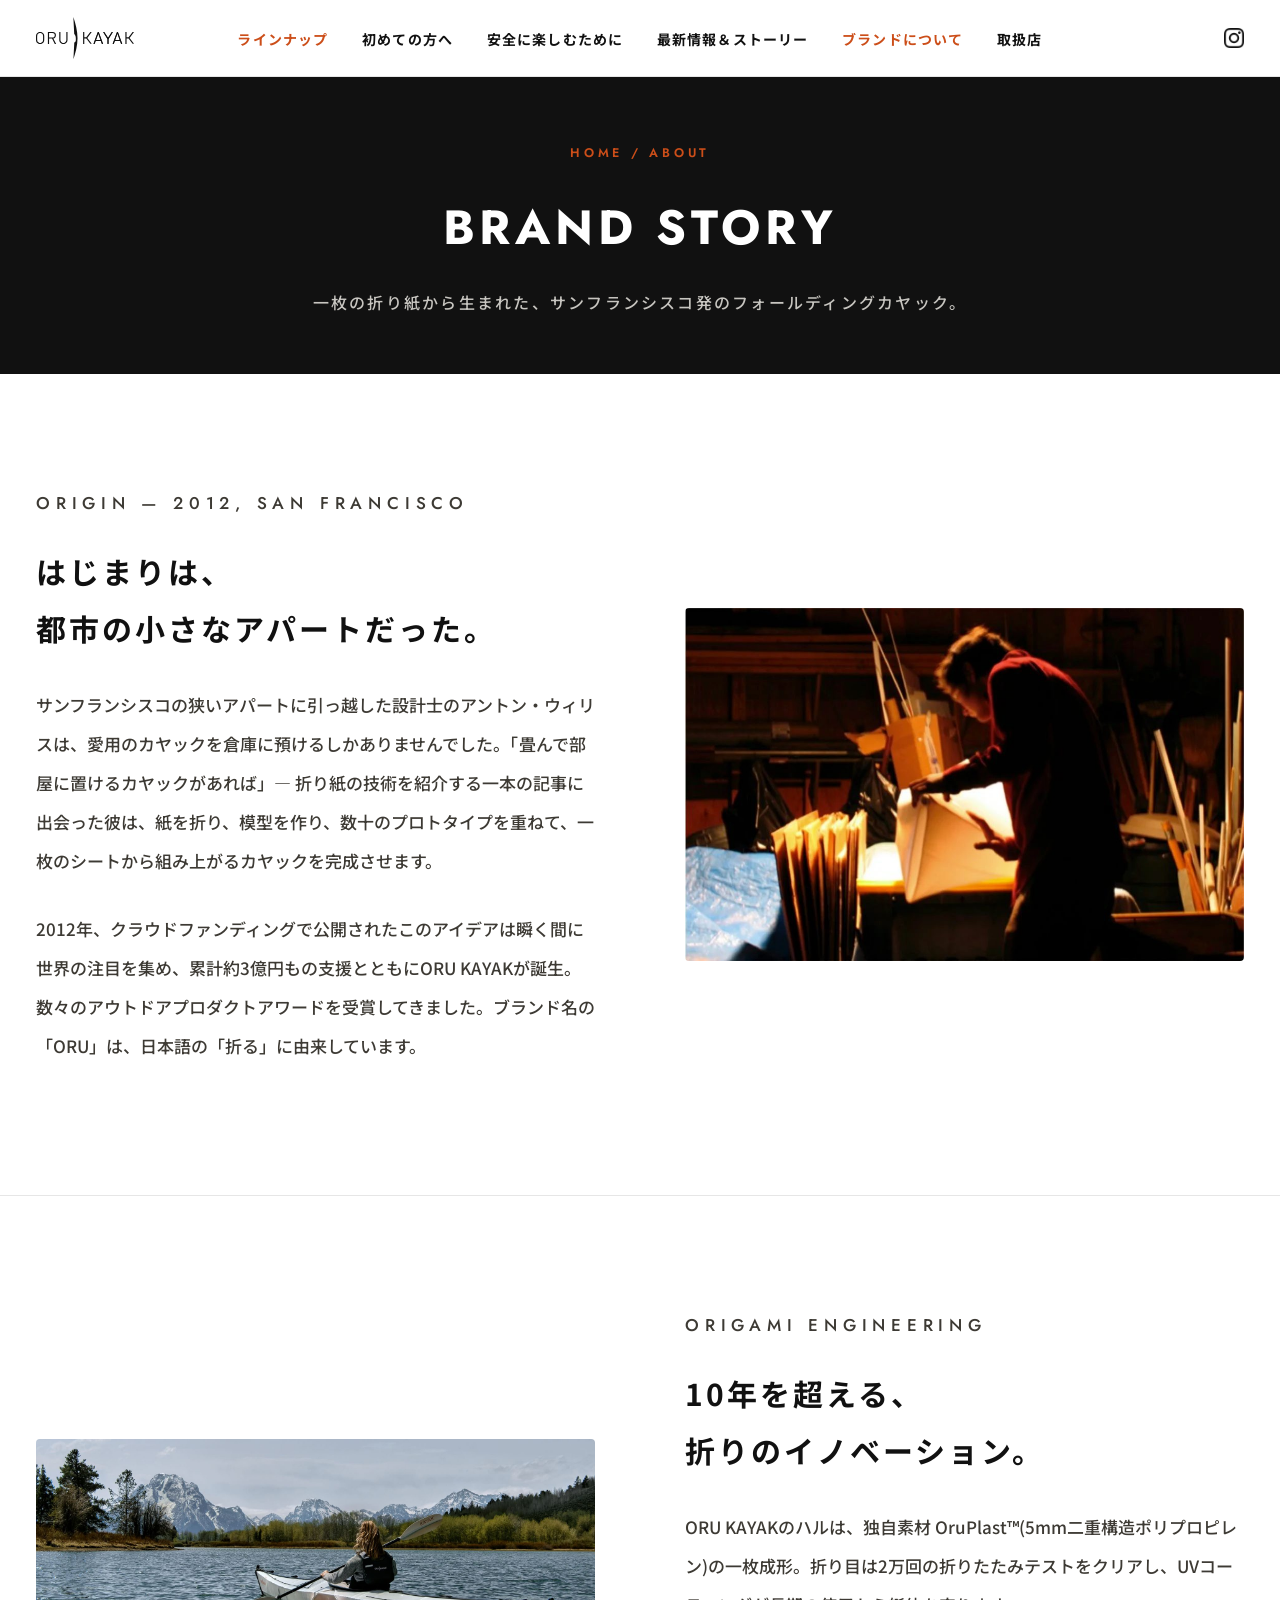
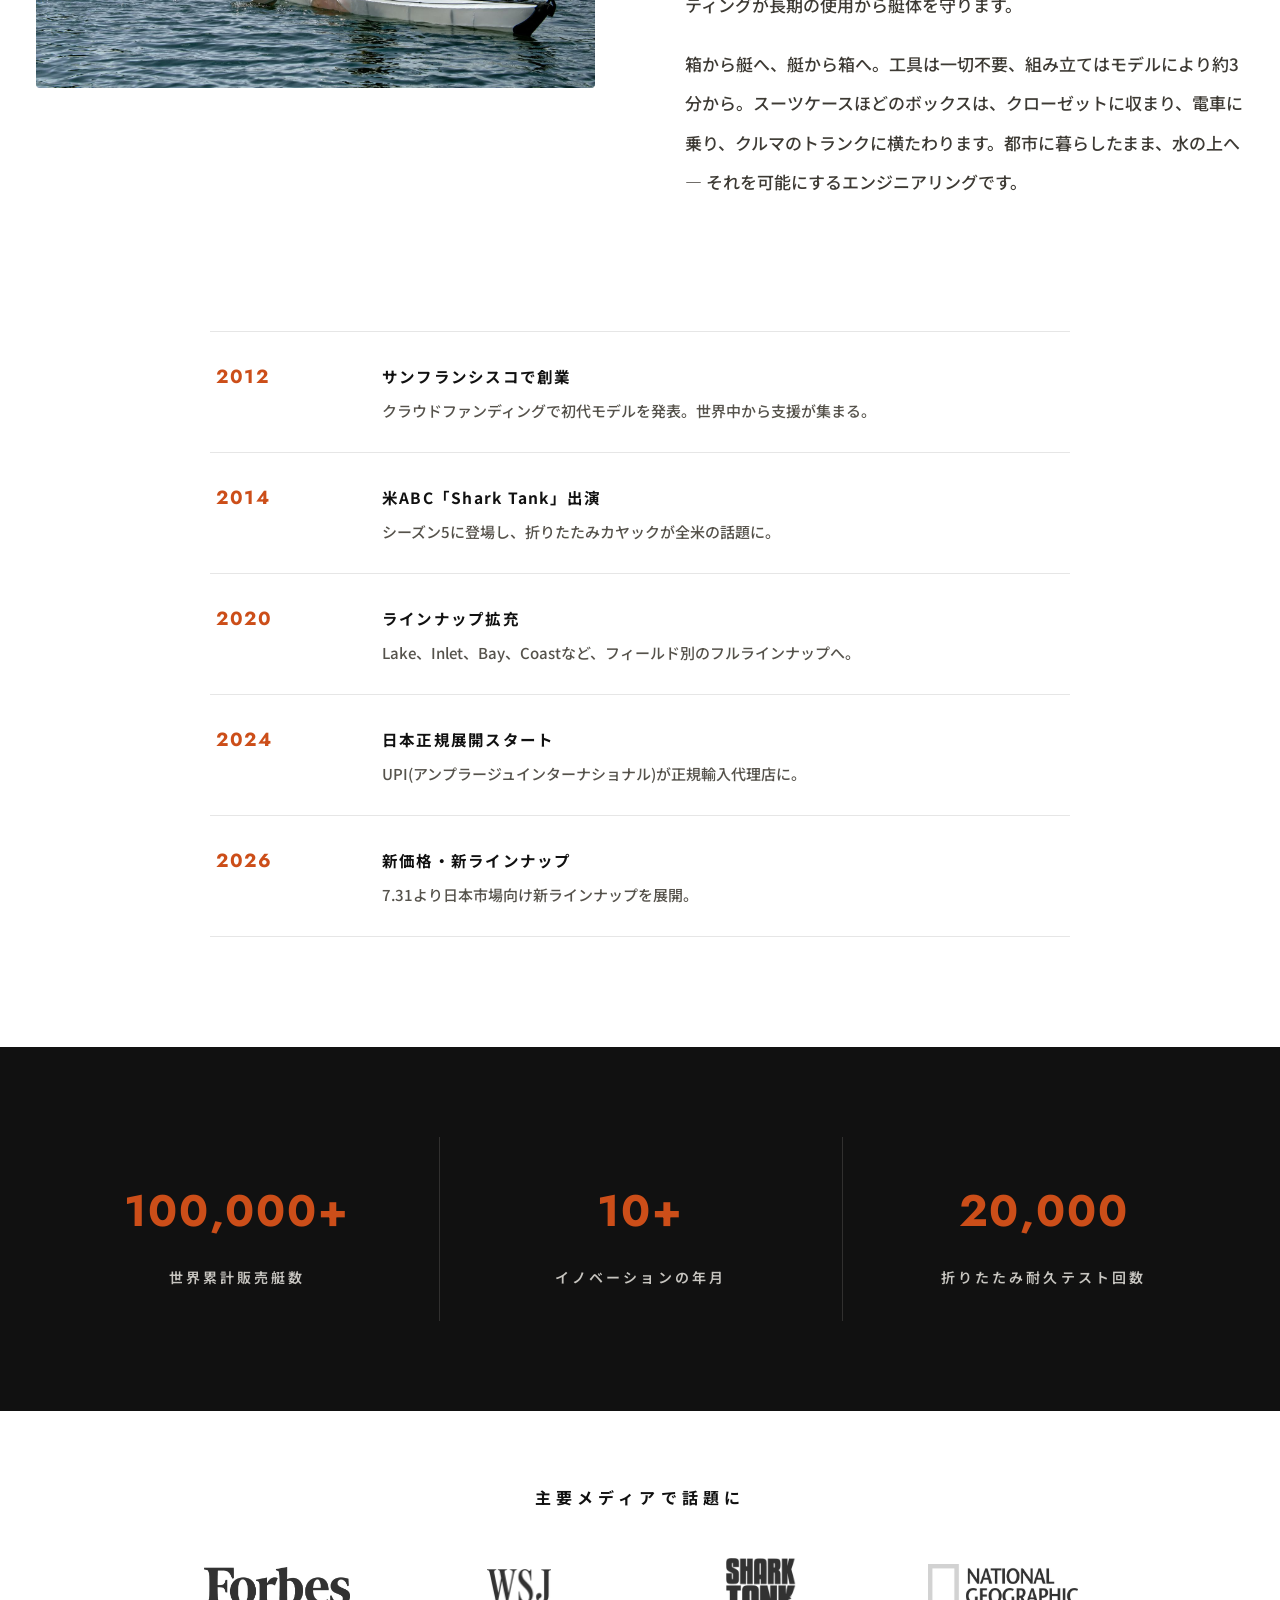
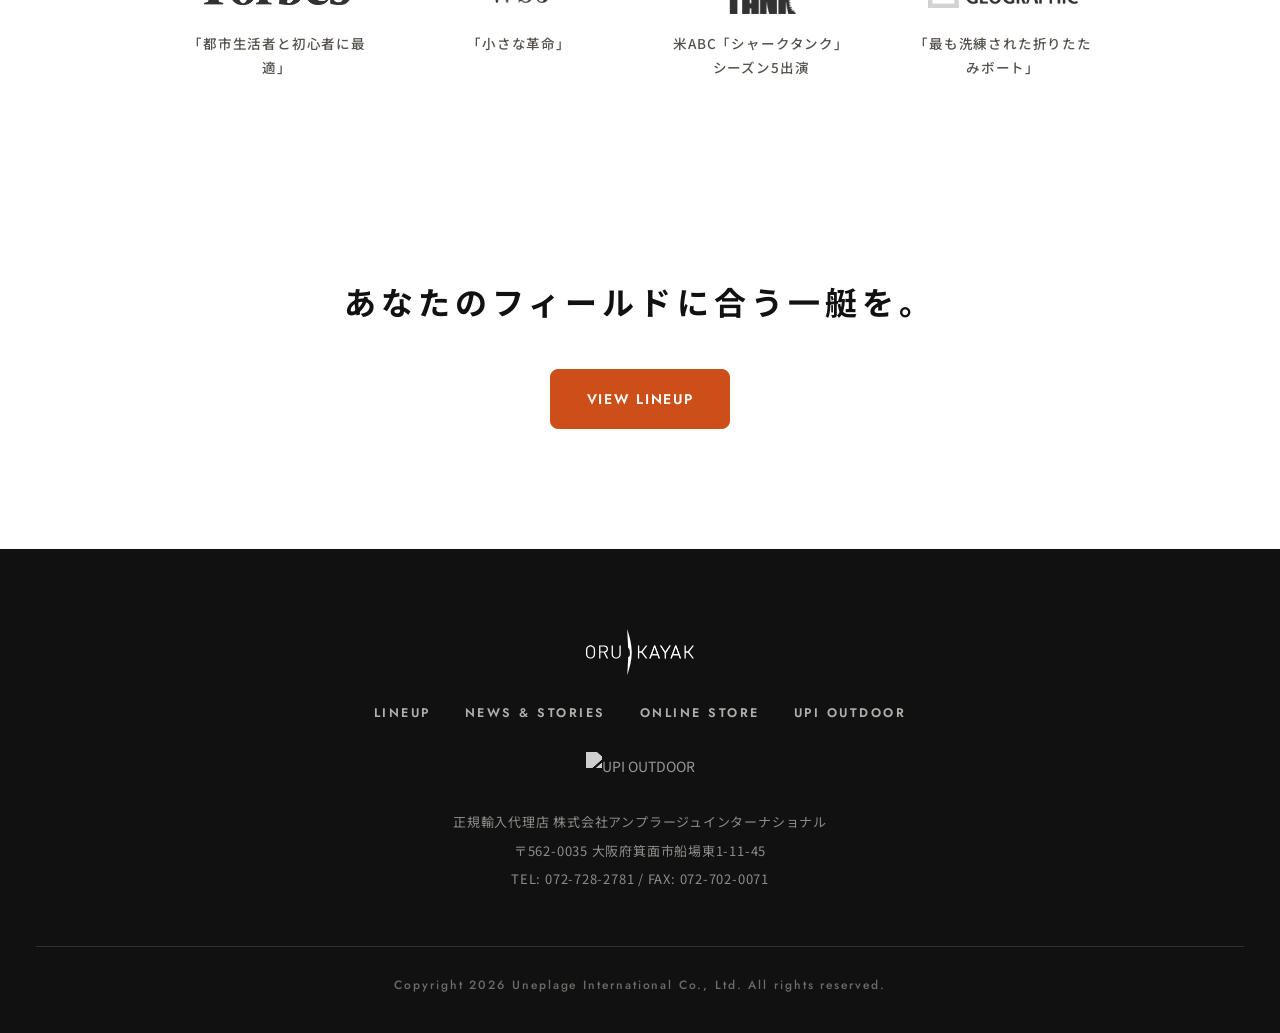
==== commit 594aea58: "Add files via upload" ====
--- a/about.html
+++ b/about.html
@@ -66,16 +66,17 @@
 header{position:sticky;top:0;z-index:100;transition:transform .35s ease;background:rgba(255,255,255,.94);backdrop-filter:blur(12px);border-bottom:1px solid var(--hairline)}
 .nav{display:grid;grid-template-columns:1fr auto 1fr;align-items:center;height:76px}
 .nav .logo{font-size:19px;justify-self:start}
-.menu{display:flex;gap:40px;list-style:none;justify-self:center}
-.menu a{font-family:var(--en);font-size:13.5px;font-weight:600;letter-spacing:.14em;text-transform:uppercase;position:relative;padding:8px 0}
+.menu{display:flex;gap:34px;list-style:none;justify-self:center}
+.menu a{font-family:var(--jp);font-size:14px;font-weight:700;letter-spacing:.08em;text-transform:none;position:relative;padding:8px 0;white-space:nowrap}
 .menu a.on{color:var(--accent)}
 .menu a.nav-lineup{color:var(--accent);font-weight:700}
 .m-menu a.nav-lineup{color:var(--accent)}
 
 .menu a::after{content:"";position:absolute;left:0;bottom:2px;width:0;height:2px;background:var(--accent);transition:.3s}
 .menu a:hover::after{width:100%}
-.menu a .jp{position:absolute;left:50%;top:100%;margin-top:9px;transform:translateX(-50%) translateY(3px);white-space:nowrap;font-family:var(--jp);font-size:11.5px;font-weight:600;letter-spacing:.06em;text-transform:none;color:var(--ink);background:rgba(255,255,255,.97);padding:4px 10px;border-radius:7px;box-shadow:0 4px 14px rgba(0,0,0,.1);opacity:0;transition:opacity .22s ease,transform .22s ease;pointer-events:none;z-index:6}
+.menu a .jp{position:absolute;left:50%;top:100%;margin-top:9px;transform:translateX(-50%) translateY(3px);white-space:nowrap;font-family:var(--en);font-size:11px;font-weight:700;letter-spacing:.16em;text-transform:uppercase;color:var(--ink);background:rgba(255,255,255,.97);padding:4px 10px;border-radius:7px;box-shadow:0 4px 14px rgba(0,0,0,.1);opacity:0;transition:opacity .22s ease,transform .22s ease;pointer-events:none;z-index:6}
 .menu a:hover .jp{opacity:1;transform:translateX(-50%) translateY(0)}
+@media(max-width:1200px){.menu{gap:24px}.menu a{font-size:13px;letter-spacing:.04em}}
 .nav .right{justify-self:end;display:flex;align-items:center;gap:22px}
 .store-link{font-family:var(--en);font-size:13px;font-weight:600;letter-spacing:.14em;text-transform:uppercase;background:var(--accent);color:#fff;border:1px solid var(--accent);border-radius:8px;padding:11px 22px;transition:.3s}
 .store-link:hover{background:var(--ink);border-color:var(--ink)}
@@ -87,8 +88,8 @@
 .burger span:nth-child(1){top:11px}.burger span:nth-child(2){top:17px}.burger span:nth-child(3){top:23px}
 .m-menu{position:fixed;inset:0;background:var(--paper);color:var(--ink);z-index:200;display:flex;flex-direction:column;justify-content:center;padding:44px;transform:translateX(102%);visibility:hidden;transition:transform .45s cubic-bezier(.22,1,.36,1),visibility 0s .45s;gap:4px}
 .m-menu.open{transform:none;visibility:visible;transition:transform .45s cubic-bezier(.22,1,.36,1)}
-.m-menu a{font-family:var(--en);font-weight:600;font-size:20px;letter-spacing:.2em;text-transform:uppercase;padding:16px 0;border-bottom:1px solid var(--hairline)}
-.m-menu a small{display:block;font-family:var(--jp);font-size:11.5px;color:var(--gray);letter-spacing:.24em}
+.m-menu a{font-family:var(--jp);font-weight:700;font-size:19px;letter-spacing:.1em;text-transform:none;padding:16px 0;border-bottom:1px solid var(--hairline)}
+.m-menu a small{display:block;font-family:var(--en);font-weight:600;font-size:11.5px;color:var(--gray);letter-spacing:.2em;text-transform:uppercase;margin-top:2px}
 .m-close{position:absolute;top:26px;right:26px;background:none;border:none;color:var(--ink);font-size:30px;cursor:pointer;font-weight:200}
 
 header.hid{transform:translateY(-100%)}
@@ -200,12 +201,12 @@
       <img src="[data-uri]" alt="ORU KAYAK" style="height:42px;width:auto;display:block">
     </a>
     <ul class="menu" aria-label="メインナビゲーション">
-      <li><a class="nav-lineup" href="/kayaks">Lineup<span class="jp">ラインナップ</span></a></li>
-      <li><a href="/#guide">Guide<span class="jp">初めての方へ</span></a></li>
-      <li><a href="/safety">Safety<span class="jp">安全に楽しむために</span></a></li>
-      <li><a href="/#news">News &amp; Stories<span class="jp">最新情報＆ストーリー</span></a></li>
-      <li><a href="/about" class="on">About<span class="jp">ブランドについて</span></a></li>
-      <li><a href="https://upioutdoor.com/store/store-by-brand/oru-kayak/">Dealers<span class="jp">取扱店</span></a></li>
+      <li><a class="nav-lineup" href="/kayaks">ラインナップ<span class="jp">Lineup</span></a></li>
+      <li><a href="/#guide">初めての方へ<span class="jp">Guide</span></a></li>
+      <li><a href="/safety">安全に楽しむために<span class="jp">Safety</span></a></li>
+      <li><a href="/#news">最新情報＆ストーリー<span class="jp">News &amp; Stories</span></a></li>
+      <li><a href="/about" class="on">ブランドについて<span class="jp">About</span></a></li>
+      <li><a href="https://upioutdoor.com/store/store-by-brand/oru-kayak/">取扱店<span class="jp">Dealers</span></a></li>
     </ul>
     <div class="right">
       <a class="head-ig" href="https://www.instagram.com/orukayakjp_distributor/" rel="noopener" aria-label="Instagram @orukayakjp_distributor"><img src="[data-uri]" alt="Instagram"></a>
@@ -216,13 +217,13 @@
 
 <nav class="m-menu">
   <button class="m-close" onclick="closeMenu()">&times;</button>
-  <a class="nav-lineup" href="/kayaks">Lineup<small>ラインナップ</small></a>
-  <a href="/#guide" onclick="closeMenu()">Guide<small>初めての方へ</small></a>
-  <a href="/safety" onclick="closeMenu()">Safety<small>安全に楽しむために</small></a>
-  <a href="/#news" onclick="closeMenu()">News &amp; Stories<small>最新情報＆ストーリー</small></a>
-  <a href="/about" onclick="closeMenu()">About<small>ブランドについて</small></a>
-  <a href="https://upioutdoor.com/store/store-by-brand/oru-kayak/">Dealers<small>取扱店</small></a>
-  <a href="https://store.upioutdoor.com/pages/oru_kayak_brand">Online Store<small>オンラインストア</small></a>
+  <a class="nav-lineup" href="/kayaks">ラインナップ<small>Lineup</small></a>
+  <a href="/#guide" onclick="closeMenu()">初めての方へ<small>Guide</small></a>
+  <a href="/safety" onclick="closeMenu()">安全に楽しむために<small>Safety</small></a>
+  <a href="/#news" onclick="closeMenu()">最新情報＆ストーリー<small>News &amp; Stories</small></a>
+  <a href="/about" onclick="closeMenu()">ブランドについて<small>About</small></a>
+  <a href="https://upioutdoor.com/store/store-by-brand/oru-kayak/">取扱店<small>Dealers</small></a>
+  <a href="https://store.upioutdoor.com/pages/oru_kayak_brand">オンラインストア<small>Online Store</small></a>
 </nav>
 
 
